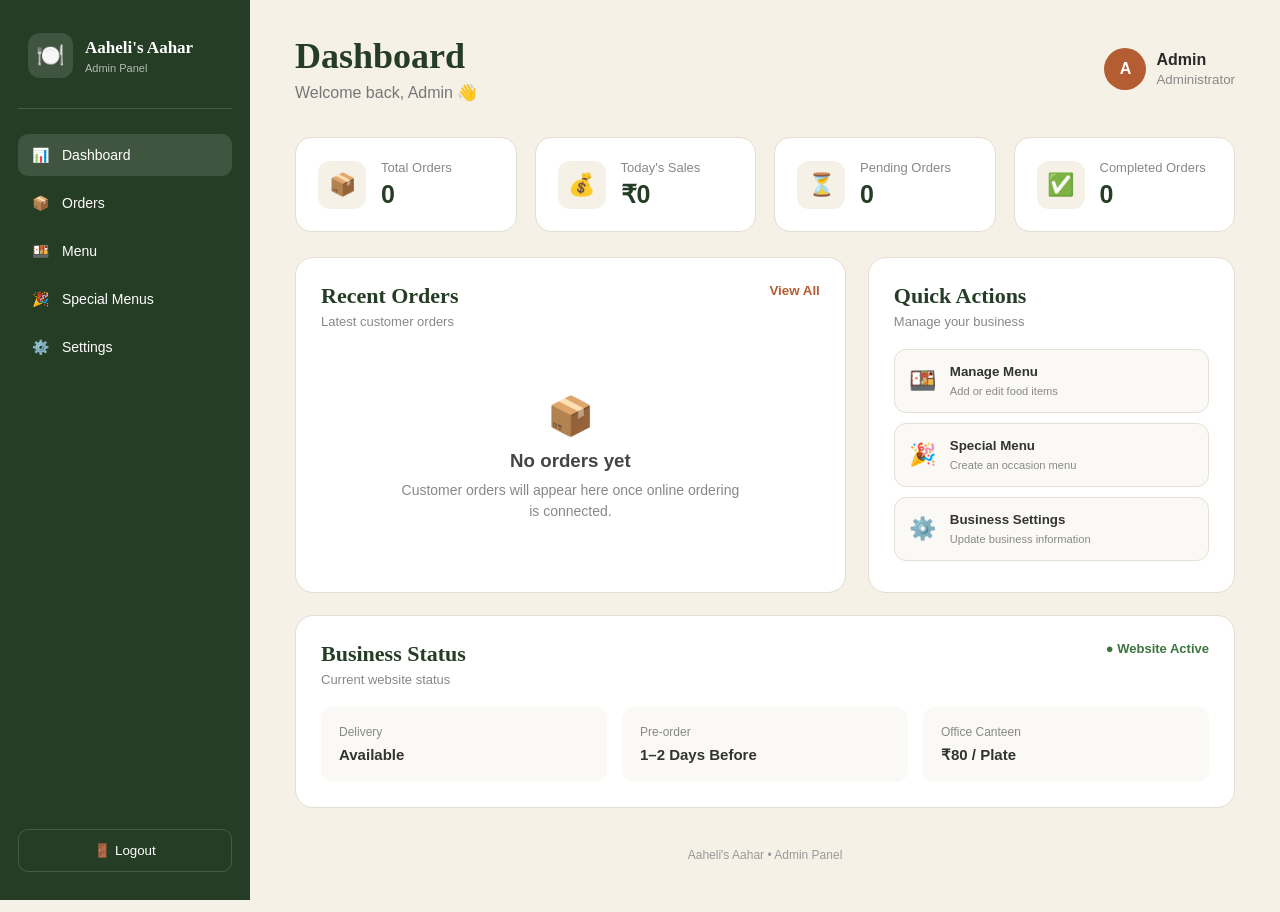
==== admin/dashboard.html @ fafcdfac "backend admin panel - dashboard, menu, order, payments management" ====
<!DOCTYPE html>
<html lang="en">
<head>
    <meta charset="UTF-8">
    <meta name="viewport" content="width=device-width, initial-scale=1.0">

    <title>Aaheli's Aahar | Admin Dashboard</title>

    <link rel="stylesheet" href="style.css">
</head>

<body>

    <div class="admin-layout">

        <!-- Sidebar -->
        <aside class="sidebar">

            <div class="brand">
                <div class="brand-icon">🍽️</div>
                <div>
                    <h2>Aaheli's Aahar</h2>
                    <p>Admin Panel</p>
                </div>
            </div>

            <nav class="admin-nav">

                <button class="nav-item active">
                    📊
                    <span>Dashboard</span>
                </button>

                <button class="nav-item">
                    📦
                    <span>Orders</span>
                </button>

                <button class="nav-item">
                    🍱
                    <span>Menu</span>
                </button>

                <button class="nav-item">
                    🎉
                    <span>Special Menus</span>
                </button>

                <button class="nav-item">
                    ⚙️
                    <span>Settings</span>
                </button>

            </nav>

            <button class="logout-btn" onclick="logout()">
                🚪 Logout
            </button>

        </aside>


        <!-- Main Content -->
        <main class="main-content">

            <!-- Top Bar -->
            <header class="topbar">

                <div>
                    <h1>Dashboard</h1>
                    <p>Welcome back, Admin 👋</p>
                </div>

                <div class="admin-profile">
                    <div class="profile-icon">A</div>

                    <div>
                        <strong>Admin</strong>
                        <small>Administrator</small>
                    </div>
                </div>

            </header>


            <!-- Statistics -->
            <section class="stats-grid">

                <div class="stat-card">

                    <div class="stat-icon">📦</div>

                    <div>
                        <span>Total Orders</span>
                        <strong>0</strong>
                    </div>

                </div>


                <div class="stat-card">

                    <div class="stat-icon">💰</div>

                    <div>
                        <span>Today's Sales</span>
                        <strong>₹0</strong>
                    </div>

                </div>


                <div class="stat-card">

                    <div class="stat-icon">⏳</div>

                    <div>
                        <span>Pending Orders</span>
                        <strong>0</strong>
                    </div>

                </div>


                <div class="stat-card">

                    <div class="stat-icon">✅</div>

                    <div>
                        <span>Completed Orders</span>
                        <strong>0</strong>
                    </div>

                </div>

            </section>


            <!-- Dashboard Grid -->
            <section class="dashboard-grid">


                <!-- Recent Orders -->
                <div class="dashboard-card">

                    <div class="card-header">

                        <div>
                            <h2>Recent Orders</h2>
                            <p>Latest customer orders</p>
                        </div>

                        <button class="view-btn">
                            View All
                        </button>

                    </div>


                    <div class="empty-state">

                        <div class="empty-icon">📦</div>

                        <h3>No orders yet</h3>

                        <p>
                            Customer orders will appear here
                            once online ordering is connected.
                        </p>

                    </div>

                </div>


                <!-- Quick Actions -->
                <div class="dashboard-card">

                    <div class="card-header">

                        <div>
                            <h2>Quick Actions</h2>
                            <p>Manage your business</p>
                        </div>

                    </div>


                    <div class="quick-actions">

                        <button>
                            <span>🍱</span>
                            <div>
                                <strong>Manage Menu</strong>
                                <small>Add or edit food items</small>
                            </div>
                        </button>


                        <button>
                            <span>🎉</span>
                            <div>
                                <strong>Special Menu</strong>
                                <small>Create an occasion menu</small>
                            </div>
                        </button>


                        <button>
                            <span>⚙️</span>
                            <div>
                                <strong>Business Settings</strong>
                                <small>Update business information</small>
                            </div>
                        </button>

                    </div>

                </div>

            </section>


            <!-- Business Status -->
            <section class="dashboard-card status-card">

                <div class="card-header">

                    <div>
                        <h2>Business Status</h2>
                        <p>Current website status</p>
                    </div>

                    <span class="status-active">
                        ● Website Active
                    </span>

                </div>


                <div class="status-info">

                    <div>
                        <span>Delivery</span>
                        <strong>Available</strong>
                    </div>

                    <div>
                        <span>Pre-order</span>
                        <strong>1–2 Days Before</strong>
                    </div>

                    <div>
                        <span>Office Canteen</span>
                        <strong>₹80 / Plate</strong>
                    </div>

                </div>

            </section>


            <footer class="admin-footer">
                Aaheli's Aahar • Admin Panel
            </footer>

        </main>

    </div>


    <script src="script.js"></script>

</body>
</html>
---- admin/style.css ----
* {
    margin: 0;
    padding: 0;
    box-sizing: border-box;
}

body {
    font-family: Arial, sans-serif;
    background: #f5f1e6;
    color: #292929;
}

/* Login Page */

.login-page {
    min-height: 100vh;
    display: flex;
    justify-content: center;
    align-items: center;
    padding: 20px;
}

/* Login Card */

.login-card {
    width: 100%;
    max-width: 420px;
    background: #ffffff;
    padding: 45px 40px;
    border-radius: 22px;
    box-shadow: 0 15px 40px rgba(0, 0, 0, 0.08);
}

/* Logo */

.logo-area {
    text-align: center;
    margin-bottom: 35px;
}

.logo-circle {
    width: 70px;
    height: 70px;
    margin: 0 auto 18px;

    display: flex;
    align-items: center;
    justify-content: center;

    background: #263d25;
    color: white;

    border-radius: 50%;

    font-size: 32px;
}

.logo-area h1 {
    font-family: Georgia, serif;
    color: #263d25;
    font-size: 28px;
    margin-bottom: 7px;
}

.logo-area p {
    color: #777;
    font-size: 14px;
    letter-spacing: 2px;
    text-transform: uppercase;
}

/* Input */

.input-group {
    margin-bottom: 20px;
}

.input-group label {
    display: block;
    margin-bottom: 8px;

    font-size: 14px;
    font-weight: 600;

    color: #444;
}

.input-group input {
    width: 100%;
    padding: 14px 15px;

    border: 1px solid #ddd6c7;
    border-radius: 10px;

    font-size: 15px;
    outline: none;

    background: #faf9f5;

    transition: 0.2s;
}

.input-group input:focus {
    border-color: #263d25;
    background: #ffffff;
}

/* Login Button */

.login-btn {
    width: 100%;
    padding: 14px;

    border: none;
    border-radius: 10px;

    background: #263d25;
    color: white;

    font-size: 16px;
    font-weight: 600;

    cursor: pointer;

    transition: 0.2s;
}

.login-btn:hover {
    opacity: 0.9;
}

/* Message */

#loginMessage {
    text-align: center;
    margin-top: 15px;
    font-size: 14px;
}

/* Footer */

.login-footer {
    margin-top: 30px;
    padding-top: 20px;

    border-top: 1px solid #eee;

    display: flex;
    justify-content: center;
    align-items: center;
    gap: 7px;
}

.login-footer p {
    color: #888;
    font-size: 12px;
}

/* Mobile */

@media (max-width: 500px) {

    .login-card {
        padding: 35px 25px;
    }

    .logo-area h1 {
        font-size: 25px;
    }

}

/* =================================
   ADMIN DASHBOARD
   ================================= */

.admin-layout {
    min-height: 100vh;
    display: flex;
    background: #f5f1e6;
}

/* Sidebar */

.sidebar {
    width: 250px;
    background: #263d25;
    color: white;
    padding: 28px 18px;

    display: flex;
    flex-direction: column;

    position: fixed;
    left: 0;
    top: 0;
    bottom: 0;
}

.brand {
    display: flex;
    align-items: center;
    gap: 12px;

    padding: 5px 10px 30px;

    border-bottom: 1px solid rgba(255,255,255,0.15);
}

.brand-icon {
    width: 45px;
    height: 45px;

    display: flex;
    align-items: center;
    justify-content: center;

    background: rgba(255,255,255,0.12);
    border-radius: 12px;

    font-size: 23px;
}

.brand h2 {
    font-family: Georgia, serif;
    font-size: 17px;
}

.brand p {
    margin-top: 4px;
    font-size: 11px;
    opacity: 0.65;
}

/* Navigation */

.admin-nav {
    margin-top: 25px;
}

.nav-item {
    width: 100%;

    display: flex;
    align-items: center;
    gap: 13px;

    padding: 13px 14px;
    margin-bottom: 6px;

    border: none;
    border-radius: 10px;

    background: transparent;
    color: white;

    text-align: left;
    font-size: 14px;

    cursor: pointer;
}

.nav-item:hover,
.nav-item.active {
    background: rgba(255,255,255,0.12);
}

.logout-btn {
    margin-top: auto;

    padding: 13px;

    border: 1px solid rgba(255,255,255,0.15);
    border-radius: 10px;

    background: transparent;
    color: white;

    cursor: pointer;
}

/* Main */

.main-content {
    margin-left: 250px;
    width: calc(100% - 250px);

    padding: 35px 45px;
}

/* Topbar */

.topbar {
    display: flex;
    justify-content: space-between;
    align-items: center;

    margin-bottom: 35px;
}

.topbar h1 {
    font-family: Georgia, serif;
    font-size: 36px;
    color: #263d25;
}

.topbar p {
    margin-top: 6px;
    color: #777;
}

.admin-profile {
    display: flex;
    align-items: center;
    gap: 10px;
}

.profile-icon {
    width: 42px;
    height: 42px;

    display: flex;
    align-items: center;
    justify-content: center;

    background: #b45c32;
    color: white;

    border-radius: 50%;

    font-weight: bold;
}

.admin-profile small {
    display: block;
    color: #888;
    margin-top: 3px;
}

/* Statistics */

.stats-grid {
    display: grid;
    grid-template-columns: repeat(4, 1fr);
    gap: 18px;

    margin-bottom: 25px;
}

.stat-card {
    background: white;
    border: 1px solid #e3ded3;

    border-radius: 16px;

    padding: 22px;

    display: flex;
    align-items: center;
    gap: 15px;
}

.stat-icon {
    width: 48px;
    height: 48px;

    display: flex;
    align-items: center;
    justify-content: center;

    background: #f5f1e6;
    border-radius: 12px;

    font-size: 22px;
}

.stat-card span {
    display: block;
    color: #888;
    font-size: 13px;
    margin-bottom: 5px;
}

.stat-card strong {
    color: #263d25;
    font-size: 25px;
}

/* Dashboard Grid */

.dashboard-grid {
    display: grid;
    grid-template-columns: 1.5fr 1fr;
    gap: 22px;

    margin-bottom: 22px;
}

.dashboard-card {
    background: white;

    border: 1px solid #e3ded3;
    border-radius: 18px;

    padding: 25px;
}

.card-header {
    display: flex;
    justify-content: space-between;
    align-items: flex-start;

    margin-bottom: 20px;
}

.card-header h2 {
    font-family: Georgia, serif;
    color: #263d25;
    font-size: 22px;
}

.card-header p {
    color: #888;
    font-size: 13px;
    margin-top: 5px;
}

.view-btn {
    border: none;
    background: transparent;
    color: #b45c32;

    font-weight: 600;
    cursor: pointer;
}

/* Empty State */

.empty-state {
    text-align: center;
    padding: 45px 20px;
}

.empty-icon {
    font-size: 38px;
    margin-bottom: 12px;
}

.empty-state h3 {
    color: #444;
    margin-bottom: 8px;
}

.empty-state p {
    color: #888;
    font-size: 14px;
    line-height: 1.5;
    max-width: 350px;
    margin: auto;
}

/* Quick Actions */

.quick-actions {
    display: flex;
    flex-direction: column;
    gap: 10px;
}

.quick-actions button {
    display: flex;
    align-items: center;
    gap: 14px;

    width: 100%;

    padding: 14px;

    border: 1px solid #e5e0d5;
    border-radius: 12px;

    background: #faf9f5;

    text-align: left;
    cursor: pointer;
}

.quick-actions button:hover {
    background: #f5f1e6;
}

.quick-actions span {
    font-size: 22px;
}

.quick-actions strong {
    display: block;
    color: #333;
    margin-bottom: 4px;
}

.quick-actions small {
    color: #888;
}

/* Status */

.status-card {
    margin-bottom: 25px;
}

.status-active {
    color: #3d7541;
    font-size: 13px;
    font-weight: 600;
}

.status-info {
    display: grid;
    grid-template-columns: repeat(3, 1fr);
    gap: 15px;
}

.status-info div {
    background: #faf9f5;
    border-radius: 12px;
    padding: 18px;
}

.status-info span {
    display: block;
    color: #888;
    font-size: 12px;
    margin-bottom: 7px;
}

.status-info strong {
    color: #333;
    font-size: 15px;
}

/* Footer */

.admin-footer {
    text-align: center;
    color: #999;
    font-size: 12px;
    padding: 15px;
}


/* =================================
   MOBILE
   ================================= */

@media (max-width: 900px) {

    .sidebar {
        width: 210px;
    }

    .main-content {
        margin-left: 210px;
        width: calc(100% - 210px);
        padding: 25px;
    }

    .stats-grid {
        grid-template-columns: repeat(2, 1fr);
    }

    .dashboard-grid {
        grid-template-columns: 1fr;
    }
}


@media (max-width: 600px) {

    .admin-layout {
        display: block;
    }

    .sidebar {
        position: static;
        width: 100%;
        padding: 15px;

        flex-direction: row;
        align-items: center;
    }

    .brand {
        border: none;
        padding: 0;
    }

    .brand h2 {
        font-size: 15px;
    }

    .brand p {
        display: none;
    }

    .admin-nav {
        display: none;
    }

    .logout-btn {
        margin-left: auto;
        margin-top: 0;

        padding: 9px 12px;
        font-size: 12px;
    }

    .main-content {
        margin-left: 0;
        width: 100%;
        padding: 22px 16px;
    }

    .topbar {
        margin-bottom: 25px;
    }

    .topbar h1 {
        font-size: 29px;
    }

    .admin-profile {
        display: none;
    }

    .stats-grid {
        grid-template-columns: 1fr 1fr;
        gap: 10px;
    }

    .stat-card {
        padding: 15px;
        gap: 10px;
    }

    .stat-icon {
        width: 38px;
        height: 38px;
        font-size: 18px;
    }

    .stat-card strong {
        font-size: 20px;
    }

    .stat-card span {
        font-size: 11px;
    }

    .dashboard-card {
        padding: 20px;
    }

    .status-info {
        grid-template-columns: 1fr;
    }
}

/* =================================
   MENU MANAGEMENT
   ================================= */

.admin-menu-tabs {
    display: flex;
    gap: 10px;
    margin-bottom: 25px;
    flex-wrap: wrap;
}

.admin-menu-tab {
    border: 1px solid #ddd6c7;
    background: white;
    color: #555;

    padding: 12px 20px;
    border-radius: 10px;

    font-size: 14px;
    cursor: pointer;
}

.admin-menu-tab:hover {
    background: #f5f1e6;
}

.admin-menu-tab.active {
    background: #263d25;
    color: white;
    border-color: #263d25;
}

.admin-menu-section {
    display: none;
}

.admin-menu-section.active {
    display: block;
}

.menu-section-header {
    display: flex;
    justify-content: space-between;
    align-items: center;

    margin-bottom: 20px;
}

.menu-section-header h2 {
    font-family: Georgia, serif;
    color: #263d25;
    font-size: 26px;
}

.menu-section-header p {
    color: #888;
    font-size: 14px;
    margin-top: 5px;
}

.add-menu-btn {
    border: none;
    background: #b45c32;
    color: white;

    padding: 12px 18px;
    border-radius: 10px;

    font-weight: 600;
    cursor: pointer;
}

.add-menu-btn:hover {
    opacity: 0.9;
}

.admin-food-list {
    display: flex;
    flex-direction: column;
    gap: 12px;
}

.admin-food-card {
    background: white;
    border: 1px solid #e3ded3;
    border-radius: 16px;

    padding: 18px;

    display: flex;
    align-items: center;
    gap: 18px;
}

.food-image-placeholder {
    width: 75px;
    height: 75px;

    flex-shrink: 0;

    display: flex;
    align-items: center;
    justify-content: center;

    background: #f5f1e6;
    border-radius: 14px;

    font-size: 30px;
}

.admin-food-info {
    flex: 1;
}

.admin-food-info h3 {
    color: #333;
    font-size: 17px;
    margin-bottom: 6px;
}

.admin-food-info p {
    color: #777;
    font-size: 13px;
    line-height: 1.5;
    margin-bottom: 6px;
}

.food-price {
    display: block;
    color: #b45c32;
    font-size: 14px;
    margin-bottom: 5px;
}

.item-status {
    font-size: 12px;
}

.active-status {
    color: #3d7541;
}

.food-actions {
    display: flex;
    gap: 8px;
}

.edit-btn,
.toggle-btn {
    padding: 9px 13px;

    border-radius: 8px;

    font-size: 12px;
    cursor: pointer;
}

.edit-btn {
    border: 1px solid #ddd6c7;
    background: #faf9f5;
    color: #444;
}

.toggle-btn {
    border: 1px solid #ddd6c7;
    background: white;
    color: #b45c32;
}


/* =================================
   MENU MOBILE
   ================================= */

@media (max-width: 600px) {

    .admin-menu-tabs {
        display: grid;
        grid-template-columns: 1fr 1fr;
    }

    .admin-menu-tab {
        padding: 11px 8px;
        font-size: 12px;
    }

    .menu-section-header {
        align-items: flex-start;
        gap: 15px;
    }

    .menu-section-header h2 {
        font-size: 23px;
    }

    .menu-section-header p {
        font-size: 12px;
    }

    .add-menu-btn {
        padding: 10px 12px;
        font-size: 12px;
        white-space: nowrap;
    }

    .admin-food-card {
        padding: 14px;
        gap: 12px;
        align-items: flex-start;
    }

    .food-image-placeholder {
        width: 55px;
        height: 55px;
        font-size: 23px;
    }

    .admin-food-info h3 {
        font-size: 14px;
    }

    .admin-food-info p {
        font-size: 12px;
    }

    .food-actions {
        display: none;
    }

    .food-price {
        font-size: 13px;
    }
}
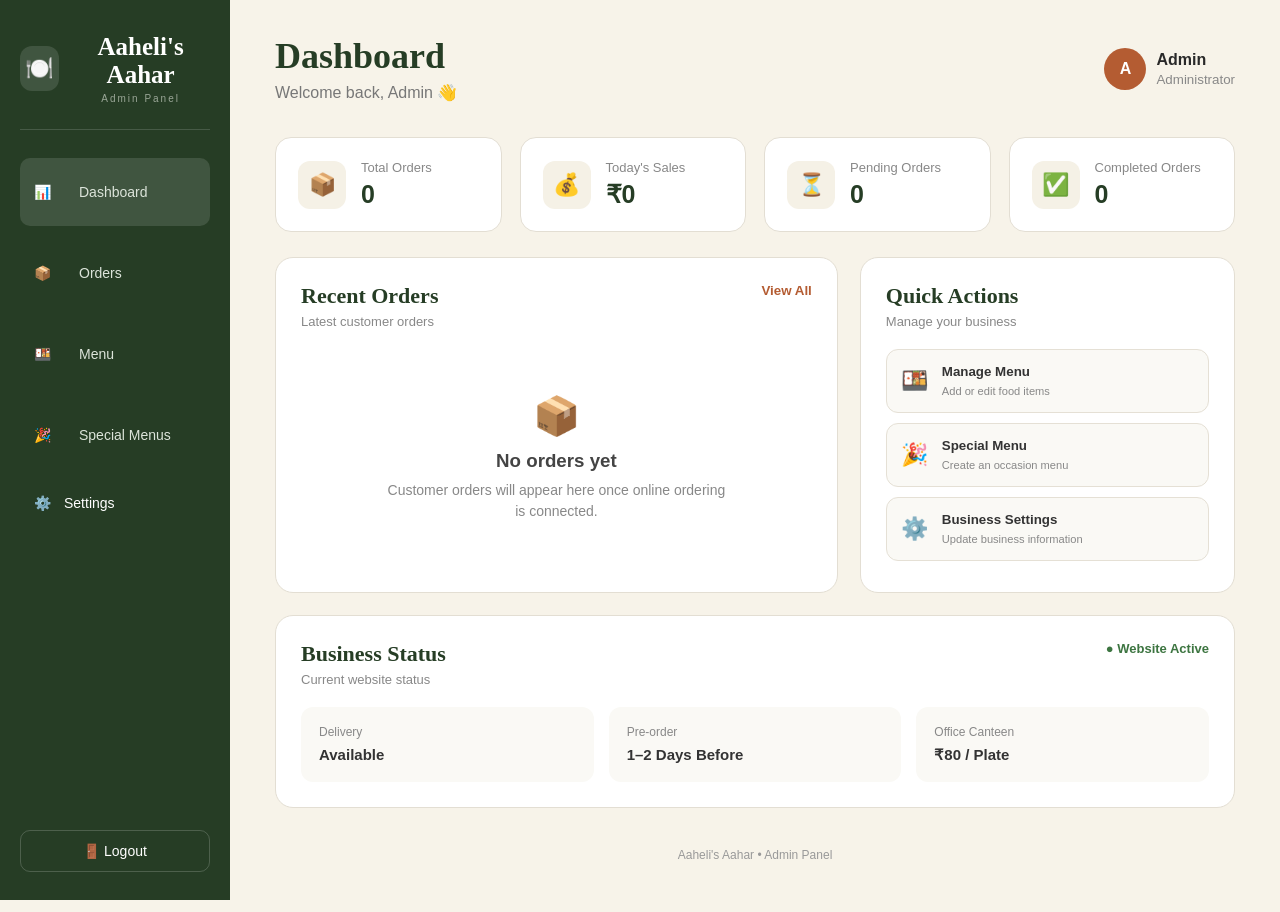
==== commit 10464f21: "Order page 2" ====
--- a/admin/dashboard.html
+++ b/admin/dashboard.html
@@ -28,22 +28,30 @@
 
                 <button class="nav-item active">
                     📊
-                    <span>Dashboard</span>
+                    <a href="dashboard.html">
+                        Dashboard
+                    </a>
                 </button>
 
                 <button class="nav-item">
                     📦
-                    <span>Orders</span>
+                    <a href="orders.html">
+                        Orders
+                    </a>
                 </button>
 
                 <button class="nav-item">
                     🍱
-                    <span>Menu</span>
+                    <a href="menu.html">
+                        Menu
+                    </a>
                 </button>
 
                 <button class="nav-item">
                     🎉
-                    <span>Special Menus</span>
+                    <a href="special-menus.html">
+                        Special Menus
+                    </a>
                 </button>
 
                 <button class="nav-item">
--- a/admin/style.css
+++ b/admin/style.css
@@ -899,4 +899,704 @@
     .food-price {
         font-size: 13px;
     }
+}
+
+/* ================================
+   MENU MODAL
+   ================================ */
+
+.menu-modal {
+    display: none;
+    position: fixed;
+    inset: 0;
+    background: rgba(0, 0, 0, 0.45);
+    z-index: 1000;
+    align-items: center;
+    justify-content: center;
+    padding: 20px;
+}
+
+.menu-modal.active {
+    display: flex;
+}
+
+.menu-modal-box {
+    width: 100%;
+    max-width: 500px;
+    background: #ffffff;
+    border-radius: 20px;
+    padding: 30px;
+    position: relative;
+    box-shadow: 0 20px 60px rgba(0, 0, 0, 0.2);
+}
+
+.menu-modal-box h2 {
+    margin: 0 0 25px;
+    font-family: Georgia, serif;
+    color: #263d25;
+}
+
+.modal-close {
+    position: absolute;
+    right: 18px;
+    top: 15px;
+    border: none;
+    background: none;
+    font-size: 30px;
+    cursor: pointer;
+    color: #777;
+}
+
+#menuForm label {
+    display: block;
+    margin: 15px 0 7px;
+    font-size: 14px;
+    color: #555;
+}
+
+#menuForm input,
+#menuForm select,
+#menuForm textarea {
+    width: 100%;
+    box-sizing: border-box;
+    padding: 12px 14px;
+    border: 1px solid #ddd6c7;
+    border-radius: 10px;
+    font-size: 15px;
+    font-family: inherit;
+}
+
+#menuForm textarea {
+    min-height: 90px;
+    resize: vertical;
+}
+
+.modal-actions {
+    display: flex;
+    justify-content: flex-end;
+    gap: 10px;
+    margin-top: 25px;
+}
+
+.cancel-btn,
+.save-btn {
+    border: none;
+    border-radius: 10px;
+    padding: 11px 20px;
+    cursor: pointer;
+    font-size: 14px;
+}
+
+.cancel-btn {
+    background: #eee;
+    color: #555;
+}
+
+.save-btn {
+    background: #263d25;
+    color: white;
+}
+
+@media (max-width: 600px) {
+
+    .menu-modal-box {
+        padding: 24px 20px;
+    }
+
+}
+
+/* ========================================
+   ORDERS PAGE
+   ======================================== */
+
+.order-filter {
+    display: flex;
+    gap: 10px;
+    flex-wrap: wrap;
+    margin-bottom: 30px;
+}
+
+.order-filter-btn {
+    border: 1px solid #ddd6c7;
+    background: #ffffff;
+    color: #555;
+    padding: 9px 16px;
+    border-radius: 20px;
+    cursor: pointer;
+    font-size: 13px;
+    transition: 0.2s ease;
+}
+
+.order-filter-btn:hover {
+    background: #f5f1e6;
+}
+
+.order-filter-btn.active {
+    background: #263d25;
+    color: white;
+    border-color: #263d25;
+}
+
+
+/* ========================================
+   ORDER CARD
+   ======================================== */
+
+.orders-section {
+    width: 100%;
+}
+
+.order-card {
+    background: #ffffff;
+    border: 1px solid #e2ddd2;
+    border-radius: 18px;
+    padding: 24px;
+    margin-bottom: 18px;
+    box-shadow: 0 5px 18px rgba(0, 0, 0, 0.04);
+}
+
+.order-card-top {
+    display: flex;
+    justify-content: space-between;
+    align-items: flex-start;
+    gap: 15px;
+    padding-bottom: 18px;
+    border-bottom: 1px solid #eeeae2;
+}
+
+.order-number {
+    display: block;
+    font-size: 18px;
+    font-weight: 700;
+    color: #263d25;
+}
+
+.order-card-top small {
+    display: block;
+    margin-top: 5px;
+    color: #888;
+    font-size: 12px;
+}
+
+
+/* ========================================
+   STATUS BADGES
+   ======================================== */
+
+.order-status {
+    display: inline-block;
+    padding: 7px 12px;
+    border-radius: 20px;
+    font-size: 12px;
+    font-weight: 600;
+    white-space: nowrap;
+}
+
+.order-status.pending {
+    background: #fff3cd;
+    color: #856404;
+}
+
+.order-status.confirmed {
+    background: #dbeafe;
+    color: #1e40af;
+}
+
+.order-status.preparing {
+    background: #fde7d9;
+    color: #a44a1f;
+}
+
+.order-status.ready {
+    background: #dcfce7;
+    color: #166534;
+}
+
+.order-status.out-for-delivery {
+    background: #e0e7ff;
+    color: #3730a3;
+}
+
+.order-status.completed {
+    background: #d1fae5;
+    color: #065f46;
+}
+
+.order-status.cancelled {
+    background: #fee2e2;
+    color: #991b1b;
+}
+
+
+/* ========================================
+   CUSTOMER DETAILS
+   ======================================== */
+
+.order-customer {
+    padding: 20px 0 15px;
+}
+
+.order-customer h3 {
+    margin: 0 0 8px;
+    color: #292929;
+    font-size: 18px;
+}
+
+.order-customer p {
+    margin: 5px 0;
+    color: #777;
+    font-size: 14px;
+}
+
+
+/* ========================================
+   ORDER ITEMS
+   ======================================== */
+
+.order-items {
+    background: #f8f6f0;
+    border-radius: 12px;
+    padding: 15px;
+    margin-bottom: 20px;
+}
+
+.order-items strong {
+    display: block;
+    color: #263d25;
+    font-size: 13px;
+    margin-bottom: 7px;
+}
+
+.order-items p {
+    margin: 0;
+    color: #666;
+    font-size: 14px;
+    line-height: 1.6;
+}
+
+
+/* ========================================
+   ORDER BOTTOM
+   ======================================== */
+
+.order-card-bottom {
+    display: flex;
+    justify-content: space-between;
+    align-items: center;
+    gap: 20px;
+}
+
+.order-total {
+    color: #b45c32;
+    font-size: 22px;
+}
+
+.order-actions {
+    display: flex;
+    align-items: center;
+    gap: 8px;
+}
+
+.order-actions button,
+.order-actions select {
+    border: 1px solid #ddd6c7;
+    background: #ffffff;
+    color: #555;
+    padding: 9px 13px;
+    border-radius: 9px;
+    font-size: 12px;
+    cursor: pointer;
+}
+
+.order-actions button:hover,
+.order-actions select:hover {
+    border-color: #263d25;
+}
+
+.order-actions select {
+    outline: none;
+}
+
+.order-actions .delete-order-btn {
+    color: #a33;
+}
+
+.order-actions .delete-order-btn:hover {
+    border-color: #a33;
+    background: #fff5f5;
+}
+
+
+/* ========================================
+   EMPTY / LOADING
+   ======================================== */
+
+.orders-loading,
+.orders-empty {
+    text-align: center;
+    padding: 60px 20px;
+    background: #ffffff;
+    border: 1px solid #e2ddd2;
+    border-radius: 18px;
+    color: #777;
+}
+
+.orders-empty .empty-icon {
+    font-size: 40px;
+    margin-bottom: 10px;
+}
+
+.orders-empty h3 {
+    margin: 0 0 8px;
+    color: #263d25;
+    font-family: Georgia, serif;
+}
+
+.orders-empty p {
+    margin: 0;
+    font-size: 14px;
+}
+
+
+/* ========================================
+   ORDER DETAILS MODAL
+   ======================================== */
+
+.order-modal {
+    display: none;
+    position: fixed;
+    inset: 0;
+    background: rgba(0, 0, 0, 0.45);
+    z-index: 1000;
+    align-items: center;
+    justify-content: center;
+    padding: 20px;
+}
+
+.order-modal.active {
+    display: flex;
+}
+
+.order-modal-box {
+    width: 100%;
+    max-width: 550px;
+    max-height: 85vh;
+    overflow-y: auto;
+    background: #ffffff;
+    border-radius: 20px;
+    padding: 30px;
+    position: relative;
+    box-shadow: 0 20px 60px rgba(0, 0, 0, 0.2);
+}
+
+.order-modal-box h2 {
+    margin: 0 0 25px;
+    font-family: Georgia, serif;
+    color: #263d25;
+}
+
+.order-detail-row {
+    display: flex;
+    justify-content: space-between;
+    gap: 20px;
+    padding: 13px 0;
+    border-bottom: 1px solid #eeeae2;
+}
+
+.order-detail-row span,
+.order-detail-items > span {
+    color: #888;
+    font-size: 13px;
+}
+
+.order-detail-row strong {
+    color: #333;
+    text-align: right;
+    font-size: 14px;
+}
+
+.order-detail-items {
+    padding: 16px 0;
+    border-bottom: 1px solid #eeeae2;
+}
+
+.order-detail-items p {
+    margin: 8px 0 0;
+    color: #555;
+    font-size: 14px;
+    line-height: 1.6;
+}
+
+.detail-total {
+    color: #b45c32 !important;
+    font-size: 18px !important;
+}
+
+
+/* ========================================
+   MOBILE
+   ======================================== */
+
+@media (max-width: 700px) {
+
+    .order-filter {
+        gap: 7px;
+    }
+
+    .order-filter-btn {
+        padding: 8px 12px;
+        font-size: 12px;
+    }
+
+    .order-card {
+        padding: 18px;
+        border-radius: 15px;
+    }
+
+    .order-card-top {
+        align-items: flex-start;
+    }
+
+    .order-number {
+        font-size: 16px;
+    }
+
+    .order-status {
+        font-size: 10px;
+        padding: 6px 9px;
+    }
+
+    .order-customer h3 {
+        font-size: 16px;
+    }
+
+    .order-card-bottom {
+        flex-direction: column;
+        align-items: stretch;
+    }
+
+    .order-total {
+        font-size: 20px;
+    }
+
+    .order-actions {
+        display: grid;
+        grid-template-columns: 1fr 1fr;
+    }
+
+    .order-actions button,
+    .order-actions select {
+        width: 100%;
+        box-sizing: border-box;
+    }
+
+    .order-actions select {
+        grid-column: span 2;
+        order: -1;
+    }
+
+    .order-modal-box {
+        padding: 24px 20px;
+        max-height: 90vh;
+    }
+
+    .order-detail-row {
+        gap: 10px;
+    }
+}
+
+/* ========================================
+   ADMIN SIDEBAR — FINAL POLISH
+   ======================================== */
+
+.admin-layout {
+    display: flex;
+    min-height: 100vh;
+    background: #f7f3e9;
+}
+
+
+/* SIDEBAR */
+
+.sidebar {
+    width: 230px;
+    min-height: 100vh;
+    background: #263d25;
+    color: white;
+    padding: 28px 20px;
+    box-sizing: border-box;
+
+    display: flex;
+    flex-direction: column;
+
+    position: fixed;
+    left: 0;
+    top: 0;
+    bottom: 0;
+}
+
+
+/* BRAND */
+
+.sidebar .brand {
+    text-align: center;
+    padding: 5px 0 25px;
+    border-bottom: 1px solid rgba(255,255,255,0.15);
+}
+
+.sidebar .brand h2 {
+    margin: 0;
+    font-family: Georgia, serif;
+    font-size: 25px;
+    color: #ffffff;
+}
+
+.sidebar .brand p {
+    margin: 4px 0 0;
+    font-size: 10px;
+    letter-spacing: 2px;
+    color: #d9dfd5;
+}
+
+
+/* NAVIGATION */
+
+.admin-nav {
+    display: flex;
+    flex-direction: column;
+    gap: 7px;
+    margin-top: 28px;
+}
+
+.admin-nav a {
+    display: flex;
+    align-items: center;
+
+    padding: 13px 15px;
+
+    text-decoration: none;
+    color: #dce4da;
+
+    border-radius: 10px;
+
+    font-size: 14px;
+    transition: all 0.2s ease;
+}
+
+.admin-nav a:hover {
+    background: rgba(255,255,255,0.10);
+    color: #ffffff;
+    padding-left: 19px;
+}
+
+.admin-nav a.active {
+    background: #ffffff;
+    color: #263d25;
+    font-weight: 600;
+}
+
+
+/* LOGOUT */
+
+.logout-btn {
+    margin-top: auto;
+
+    width: 100%;
+    padding: 12px;
+
+    border: 1px solid rgba(255,255,255,0.18);
+    border-radius: 10px;
+
+    background: transparent;
+    color: white;
+
+    font-size: 14px;
+    cursor: pointer;
+
+    transition: all 0.2s ease;
+}
+
+.logout-btn:hover {
+    background: rgba(255,255,255,0.10);
+}
+
+
+/* MAIN CONTENT */
+
+.main-content {
+    margin-left: 230px;
+    width: calc(100% - 230px);
+    min-height: 100vh;
+    box-sizing: border-box;
+}
+
+
+/* MOBILE */
+
+@media (max-width: 900px) {
+
+    .sidebar {
+        width: 190px;
+        padding: 25px 15px;
+    }
+
+    .main-content {
+        margin-left: 190px;
+        width: calc(100% - 190px);
+    }
+
+    .admin-nav a {
+        font-size: 13px;
+        padding: 12px;
+    }
+}
+
+
+@media (max-width: 600px) {
+
+    .admin-layout {
+        display: block;
+    }
+
+    .sidebar {
+        position: relative;
+
+        width: 100%;
+        min-height: auto;
+
+        padding: 18px;
+
+        display: block;
+    }
+
+    .sidebar .brand {
+        padding-bottom: 15px;
+    }
+
+    .admin-nav {
+        flex-direction: row;
+        flex-wrap: wrap;
+        justify-content: center;
+
+        margin-top: 15px;
+        gap: 6px;
+    }
+
+    .admin-nav a {
+        padding: 9px 12px;
+        font-size: 12px;
+    }
+
+    .admin-nav a:hover {
+        padding-left: 12px;
+    }
+
+    .logout-btn {
+        margin-top: 15px;
+    }
+
+    .main-content {
+        margin-left: 0;
+        width: 100%;
+    }
 }
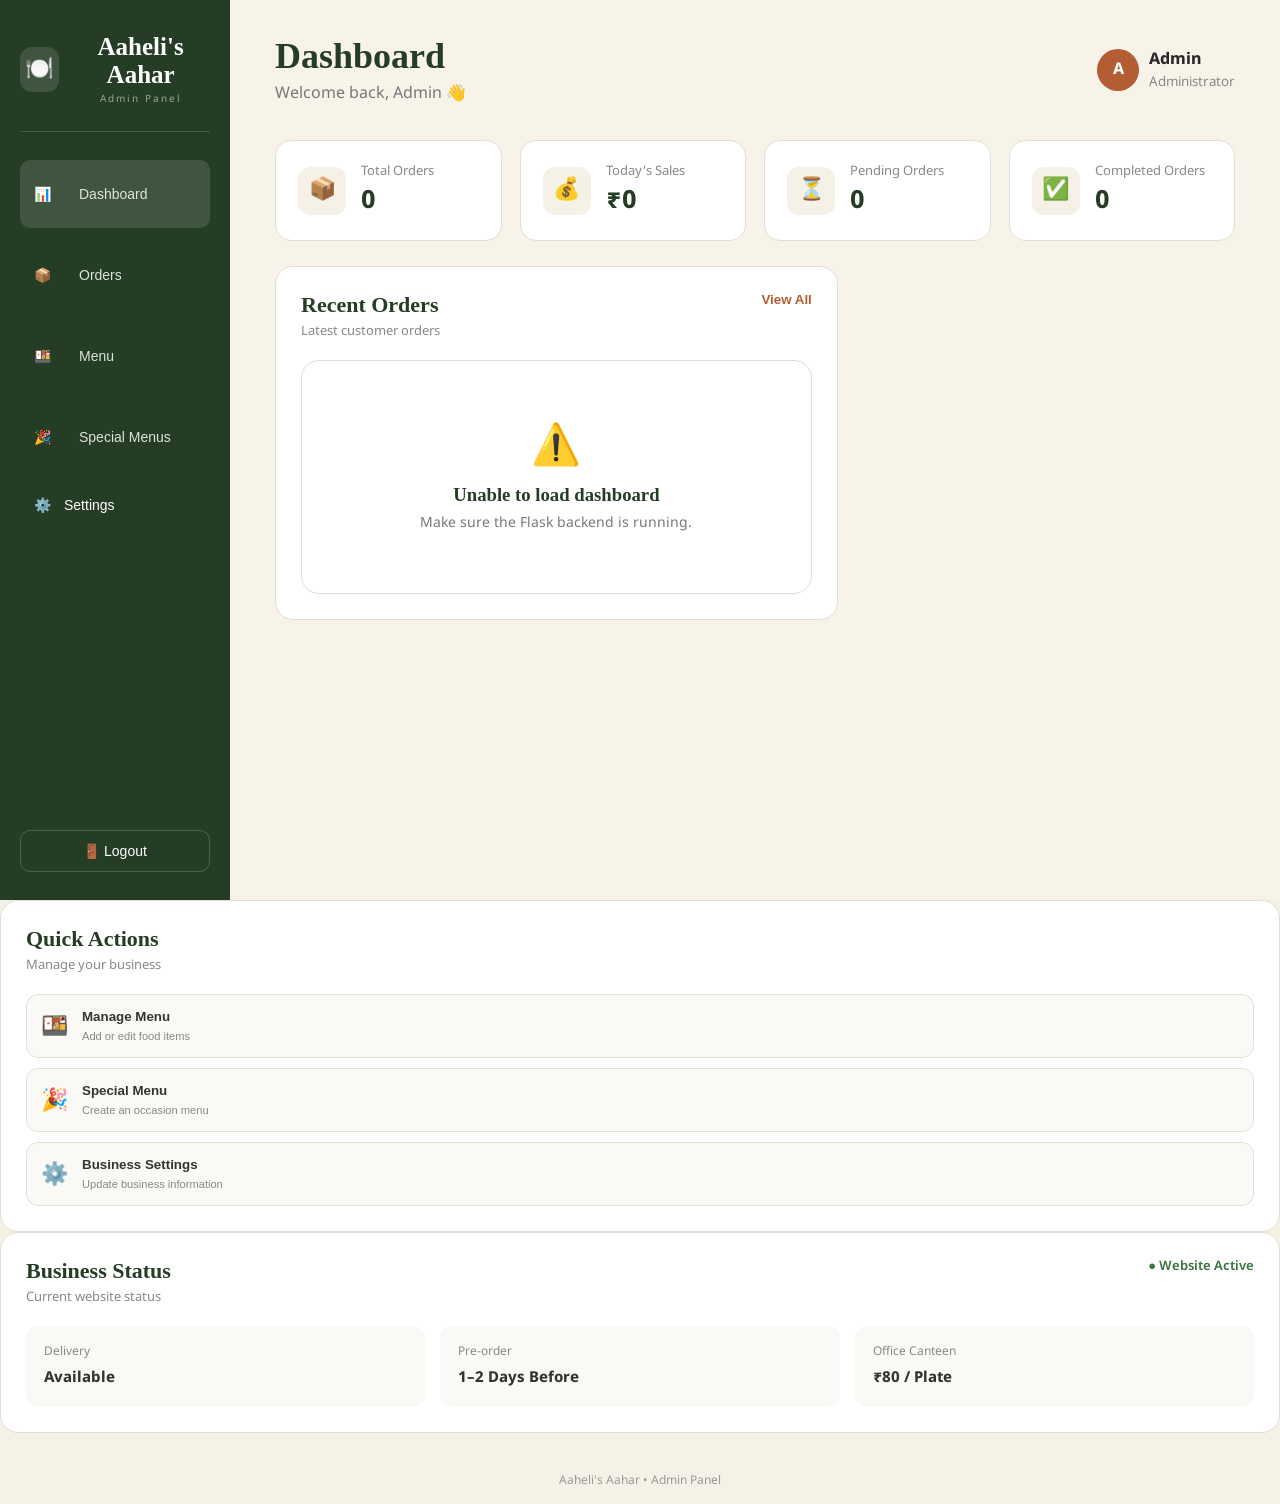
==== commit cd7824c1: "Almost done admin Dashboard, menu, order proper connection" ====
--- a/admin/dashboard.html
+++ b/admin/dashboard.html
@@ -100,7 +100,7 @@
 
                     <div>
                         <span>Total Orders</span>
-                        <strong>0</strong>
+                        <strong id="totalOrders">0</strong>
                     </div>
 
                 </div>
@@ -112,7 +112,7 @@
 
                     <div>
                         <span>Today's Sales</span>
-                        <strong>₹0</strong>
+                        <strong id="todaySales">₹0</strong>
                     </div>
 
                 </div>
@@ -124,7 +124,7 @@
 
                     <div>
                         <span>Pending Orders</span>
-                        <strong>0</strong>
+                        <strong id="pendingOrders">0</strong>
                     </div>
 
                 </div>
@@ -136,7 +136,7 @@
 
                     <div>
                         <span>Completed Orders</span>
-                        <strong>0</strong>
+                        <strong id="completedOrders">0</strong>
                     </div>
 
                 </div>
@@ -158,25 +158,19 @@
                             <p>Latest customer orders</p>
                         </div>
 
-                        <button class="view-btn">
+                        <button class="view-btn" onclick="window.location.href='orders.html'">
                             View All
                         </button>
 
                     </div>
 
 
-                    <div class="empty-state">
-
-                        <div class="empty-icon">📦</div>
-
-                        <h3>No orders yet</h3>
-
-                        <p>
-                            Customer orders will appear here
-                            once online ordering is connected.
-                        </p>
-
-                    </div>
+                    <div id="recentOrdersList" class="recent-orders-list">
+                        <div class="orders-loading">
+                            Loading recent orders...
+                        </div>
+                    </div>
+                </div>
 
                 </div>
 
--- a/admin/style.css
+++ b/admin/style.css
@@ -1,3 +1,4 @@
+@import url('https://fonts.googleapis.com/css2?family=Noto+Sans+Bengali:wght@400;500;600;700&display=swap');
 * {
     margin: 0;
     padding: 0;
@@ -5,7 +6,7 @@
 }
 
 body {
-    font-family: Arial, sans-serif;
+    font-family: "Noto Sans Bengali", "Nirmala UI", "Noto Sans", sans-serif;
     background: #f5f1e6;
     color: #292929;
 }
@@ -1599,4 +1600,95 @@
         margin-left: 0;
         width: 100%;
     }
-}+}
+
+/* ========================================
+   DASHBOARD — RECENT ORDERS
+   ======================================== */
+
+.recent-orders-list {
+    width: 100%;
+}
+
+.recent-order-item {
+    display: flex;
+    justify-content: space-between;
+    align-items: center;
+
+    padding: 17px 0;
+
+    border-bottom: 1px solid #eeeae2;
+}
+
+.recent-order-item:last-child {
+    border-bottom: none;
+}
+
+.recent-order-info {
+    display: flex;
+    flex-direction: column;
+    gap: 4px;
+}
+
+.recent-order-info strong {
+    color: #263d25;
+    font-size: 15px;
+}
+
+.recent-order-info span {
+    color: #444;
+    font-size: 14px;
+}
+
+.recent-order-info small {
+    color: #999;
+    font-size: 12px;
+}
+
+.recent-order-right {
+    display: flex;
+    align-items: center;
+    gap: 15px;
+}
+
+.recent-order-total {
+    color: #b45c32;
+    font-size: 16px;
+}
+
+/* ========================================
+   BENGALI FONT SUPPORT
+   ======================================== */
+
+.admin-menu-section,
+.admin-food-card,
+.admin-food-info,
+.admin-food-info h3,
+.admin-food-info p,
+.admin-food-info small,
+.menu-modal,
+#menuForm {
+    font-family: "Noto Sans Bengali", "Nirmala UI", "Noto Sans", sans-serif;
+}
+
+/* MOBILE */
+
+@media (max-width: 600px) {
+
+    .recent-order-item {
+        align-items: flex-start;
+        gap: 12px;
+    }
+
+    .recent-order-right {
+        flex-direction: column;
+        align-items: flex-end;
+        gap: 7px;
+    }
+
+    .recent-order-total {
+        font-size: 15px;
+    }
+
+}
+
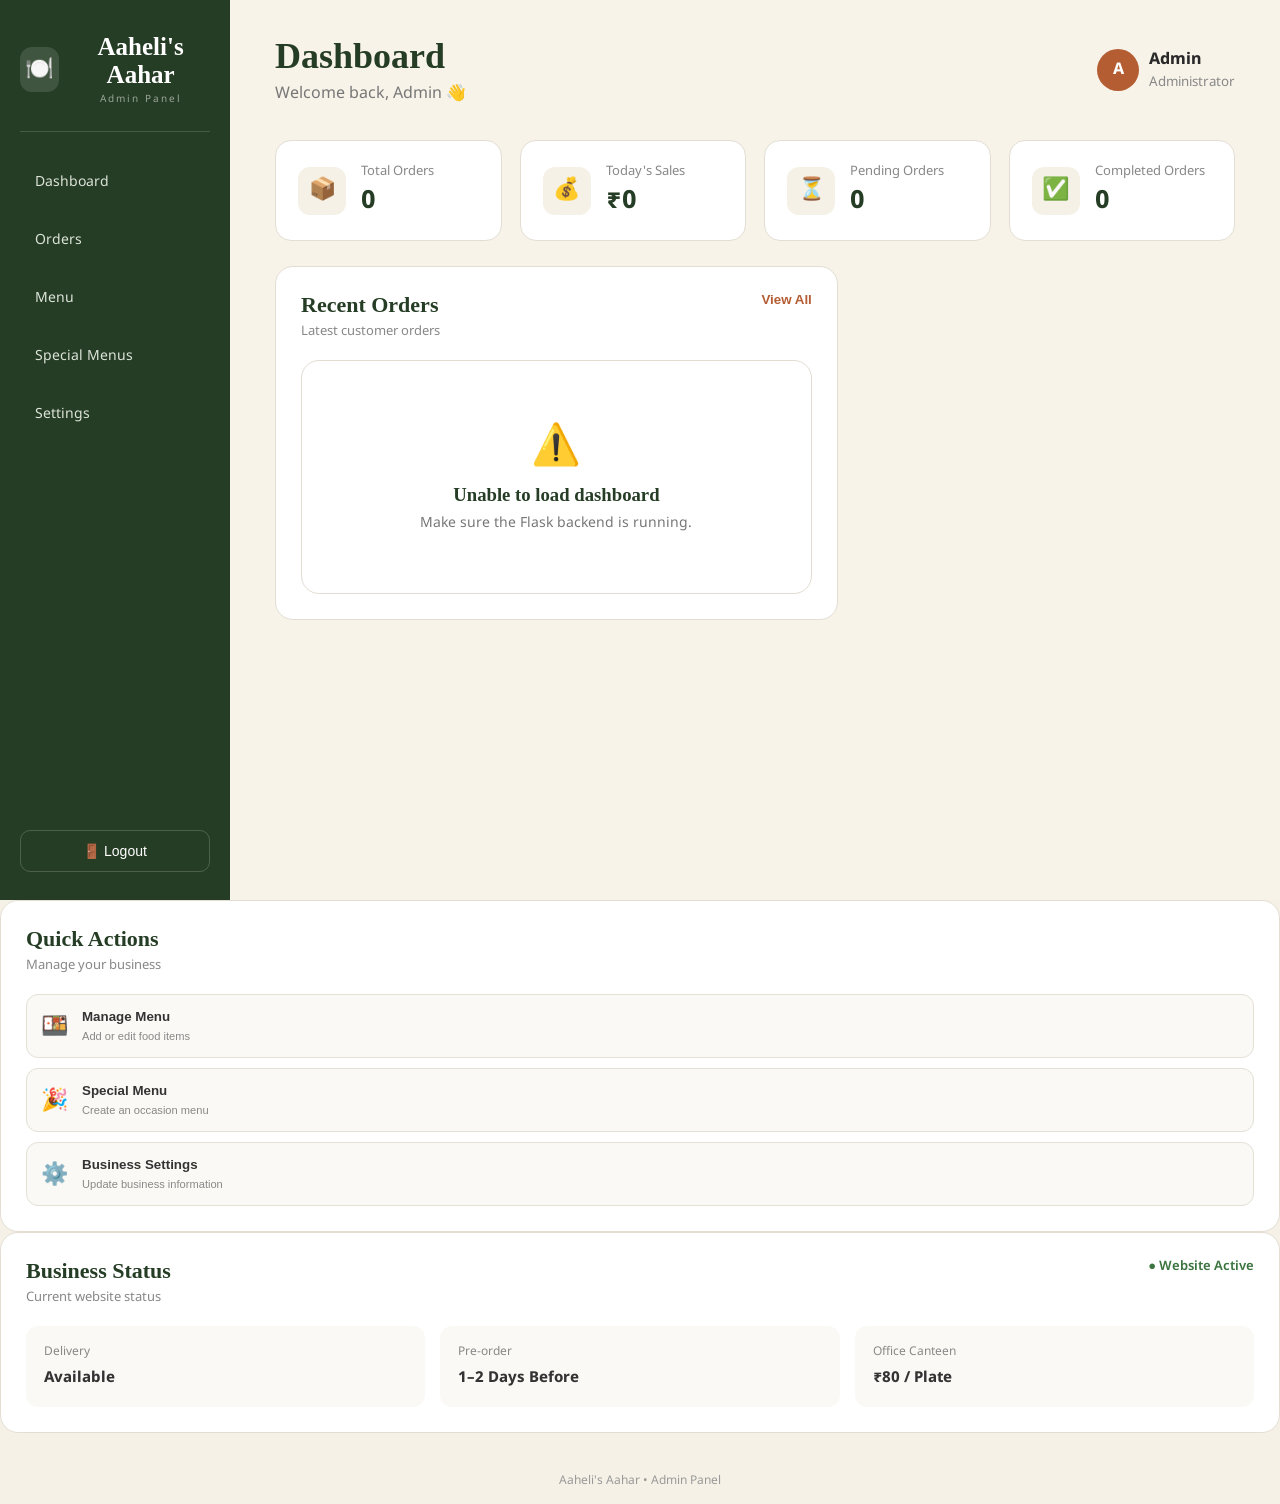
==== commit 94980e71: "all pages are connected" ====
--- a/admin/dashboard.html
+++ b/admin/dashboard.html
@@ -26,40 +26,32 @@
 
             <nav class="admin-nav">
 
-                <button class="nav-item active">
-                    📊
-                    <a href="dashboard.html">
-                        Dashboard
-                    </a>
-                </button>
-
-                <button class="nav-item">
-                    📦
-                    <a href="orders.html">
-                        Orders
-                    </a>
-                </button>
-
-                <button class="nav-item">
-                    🍱
-                    <a href="menu.html">
-                        Menu
-                    </a>
-                </button>
-
-                <button class="nav-item">
-                    🎉
-                    <a href="special-menus.html">
-                        Special Menus
-                    </a>
-                </button>
-
-                <button class="nav-item">
-                    ⚙️
-                    <span>Settings</span>
-                </button>
-
-            </nav>
+            <a href="dashboard.html" class="nav-item">
+    
+                <span>Dashboard</span>
+            </a>
+
+            <a href="orders.html" class="nav-item">
+            
+                <span>Orders</span>
+            </a>
+
+            <a href="menu.html" class="nav-item">
+                
+                <span>Menu</span>
+            </a>
+
+            <a href="special-menus.html" class="nav-item">
+                
+                <span>Special Menus</span>
+            </a>
+
+            <a href="settings.html" class="nav-item">
+                
+                <span>Settings</span>
+            </a>
+
+        </nav>
 
             <button class="logout-btn" onclick="logout()">
                 🚪 Logout
--- a/admin/style.css
+++ b/admin/style.css
@@ -1692,3 +1692,398 @@
 
 }
 
+/* =========================================
+   SPECIAL MENUS
+========================================= */
+
+.special-menu-section {
+    padding: 10px 0 40px;
+}
+
+.special-menu-card {
+    background: #ffffff;
+    border: 1px solid #e5e0d5;
+    border-radius: 20px;
+    overflow: hidden;
+    margin-bottom: 25px;
+    box-shadow: 0 5px 20px rgba(0, 0, 0, 0.05);
+}
+
+.special-menu-image {
+    width: 100%;
+    background: #f5f1e6;
+    display: flex;
+    justify-content: center;
+    align-items: center;
+}
+
+.special-menu-image img {
+    width: 100%;
+    max-height: 600px;
+    object-fit: contain;
+    display: block;
+}
+
+.special-menu-info {
+    padding: 22px 25px;
+}
+
+.special-menu-header {
+    display: flex;
+    justify-content: space-between;
+    align-items: flex-start;
+    gap: 20px;
+}
+
+.special-menu-header h3 {
+    margin: 0 0 8px;
+    font-family: Georgia, serif;
+    font-size: 25px;
+    color: #263d25;
+}
+
+.special-menu-header p {
+    margin: 0;
+    color: #777;
+    font-size: 14px;
+    line-height: 1.5;
+}
+
+.special-menu-status {
+    padding: 6px 12px;
+    border-radius: 20px;
+    font-size: 12px;
+    font-weight: 600;
+    white-space: nowrap;
+}
+
+.special-menu-status.active {
+    background: #e4f1e3;
+    color: #386536;
+}
+
+.special-menu-status.hidden {
+    background: #eeeeee;
+    color: #777;
+}
+
+.special-menu-actions {
+    display: flex;
+    gap: 10px;
+    margin-top: 20px;
+    flex-wrap: wrap;
+}
+
+.special-menu-actions button {
+    border: none;
+    padding: 9px 16px;
+    border-radius: 9px;
+    cursor: pointer;
+    font-size: 13px;
+}
+
+.special-menu-actions .edit-btn {
+    background: #263d25;
+    color: #ffffff;
+}
+
+.special-menu-actions .toggle-btn {
+    background: #f5f1e6;
+    color: #263d25;
+}
+
+.special-menu-actions .delete-btn {
+    background: #f7e5e1;
+    color: #a33d2c;
+}
+
+.special-menu-actions button:hover {
+    opacity: 0.85;
+}
+
+.image-note {
+    display: block;
+    margin-top: 7px;
+    color: #999;
+    font-size: 12px;
+}
+
+
+/* =========================================
+   MOBILE
+========================================= */
+
+@media (max-width: 600px) {
+
+    .special-menu-section {
+        padding: 5px 0 30px;
+    }
+
+    .special-menu-card {
+        border-radius: 15px;
+        margin-bottom: 18px;
+    }
+
+    .special-menu-image img {
+        max-height: 500px;
+    }
+
+    .special-menu-info {
+        padding: 18px;
+    }
+
+    .special-menu-header {
+        gap: 10px;
+        flex-direction: column;
+    }
+
+    .special-menu-header h3 {
+        font-size: 21px;
+    }
+
+    .special-menu-header p {
+        font-size: 13px;
+    }
+
+    .special-menu-actions {
+        margin-top: 15px;
+    }
+
+    .special-menu-actions button {
+        padding: 8px 13px;
+        font-size: 12px;
+    }
+
+}
+
+/* =========================================
+   SETTINGS
+========================================= */
+
+.settings-section {
+    display: flex;
+    flex-direction: column;
+    gap: 25px;
+    padding: 10px 0 40px;
+}
+
+.settings-card {
+    background: #ffffff;
+    border: 1px solid #e5e0d5;
+    border-radius: 20px;
+    padding: 28px;
+    box-shadow: 0 5px 20px rgba(0, 0, 0, 0.04);
+}
+
+.settings-card-header {
+    margin-bottom: 25px;
+}
+
+.settings-card-header h2 {
+    margin: 0 0 7px;
+    font-family: Georgia, serif;
+    font-size: 25px;
+    color: #263d25;
+}
+
+.settings-card-header p {
+    margin: 0;
+    color: #777;
+    font-size: 14px;
+    line-height: 1.5;
+}
+
+.settings-grid {
+    display: grid;
+    grid-template-columns: repeat(2, 1fr);
+    gap: 20px;
+}
+
+.settings-field {
+    margin-bottom: 20px;
+}
+
+.settings-field label {
+    display: block;
+    margin-bottom: 8px;
+    font-size: 14px;
+    font-weight: 600;
+    color: #444;
+}
+
+.settings-field input,
+.settings-field textarea {
+    width: 100%;
+    box-sizing: border-box;
+    padding: 12px 14px;
+    border: 1px solid #ddd6c7;
+    border-radius: 10px;
+    font-size: 15px;
+    font-family: inherit;
+    background: #fff;
+    color: #333;
+}
+
+.settings-field textarea {
+    min-height: 90px;
+    resize: vertical;
+}
+
+.settings-field input:focus,
+.settings-field textarea:focus {
+    outline: none;
+    border-color: #263d25;
+}
+
+.settings-field small {
+    display: block;
+    margin-top: 7px;
+    color: #999;
+    font-size: 12px;
+}
+
+.settings-actions {
+    display: flex;
+    justify-content: flex-end;
+    margin-top: 5px;
+}
+
+.save-settings-btn {
+    border: none;
+    background: #263d25;
+    color: #ffffff;
+    padding: 11px 20px;
+    border-radius: 10px;
+    cursor: pointer;
+    font-size: 14px;
+}
+
+.save-settings-btn:hover {
+    opacity: 0.88;
+}
+
+
+/* ==============================
+   BUSINESS STATUS
+============================== */
+
+.status-setting {
+    display: flex;
+    align-items: center;
+    justify-content: space-between;
+    gap: 20px;
+    padding: 18px;
+    background: #f7f3e9;
+    border-radius: 14px;
+}
+
+.status-setting strong {
+    display: block;
+    color: #263d25;
+    margin-bottom: 5px;
+}
+
+.status-setting p {
+    margin: 0;
+    color: #777;
+    font-size: 13px;
+}
+
+
+/* Toggle */
+
+.switch {
+    position: relative;
+    width: 52px;
+    height: 28px;
+    flex-shrink: 0;
+}
+
+.switch input {
+    opacity: 0;
+    width: 0;
+    height: 0;
+}
+
+.slider {
+    position: absolute;
+    cursor: pointer;
+    inset: 0;
+    background: #ccc;
+    border-radius: 30px;
+    transition: 0.25s;
+}
+
+.slider:before {
+    content: "";
+    position: absolute;
+    width: 22px;
+    height: 22px;
+    left: 3px;
+    top: 3px;
+    background: white;
+    border-radius: 50%;
+    transition: 0.25s;
+}
+
+.switch input:checked + .slider {
+    background: #263d25;
+}
+
+.switch input:checked + .slider:before {
+    transform: translateX(24px);
+}
+
+
+/* Status Preview */
+
+.status-preview {
+    display: flex;
+    align-items: center;
+    gap: 9px;
+    margin-top: 18px;
+    color: #386536;
+    font-size: 14px;
+}
+
+.status-dot {
+    width: 9px;
+    height: 9px;
+    background: #4d9147;
+    border-radius: 50%;
+}
+
+
+/* ==============================
+   MOBILE
+============================== */
+
+@media (max-width: 700px) {
+
+    .settings-card {
+        padding: 20px;
+        border-radius: 16px;
+    }
+
+    .settings-grid {
+        grid-template-columns: 1fr;
+        gap: 0;
+    }
+
+    .settings-card-header h2 {
+        font-size: 22px;
+    }
+
+    .status-setting {
+        align-items: flex-start;
+    }
+
+    .save-settings-btn {
+        width: 100%;
+    }
+
+    .settings-actions {
+        display: block;
+    }
+}
+
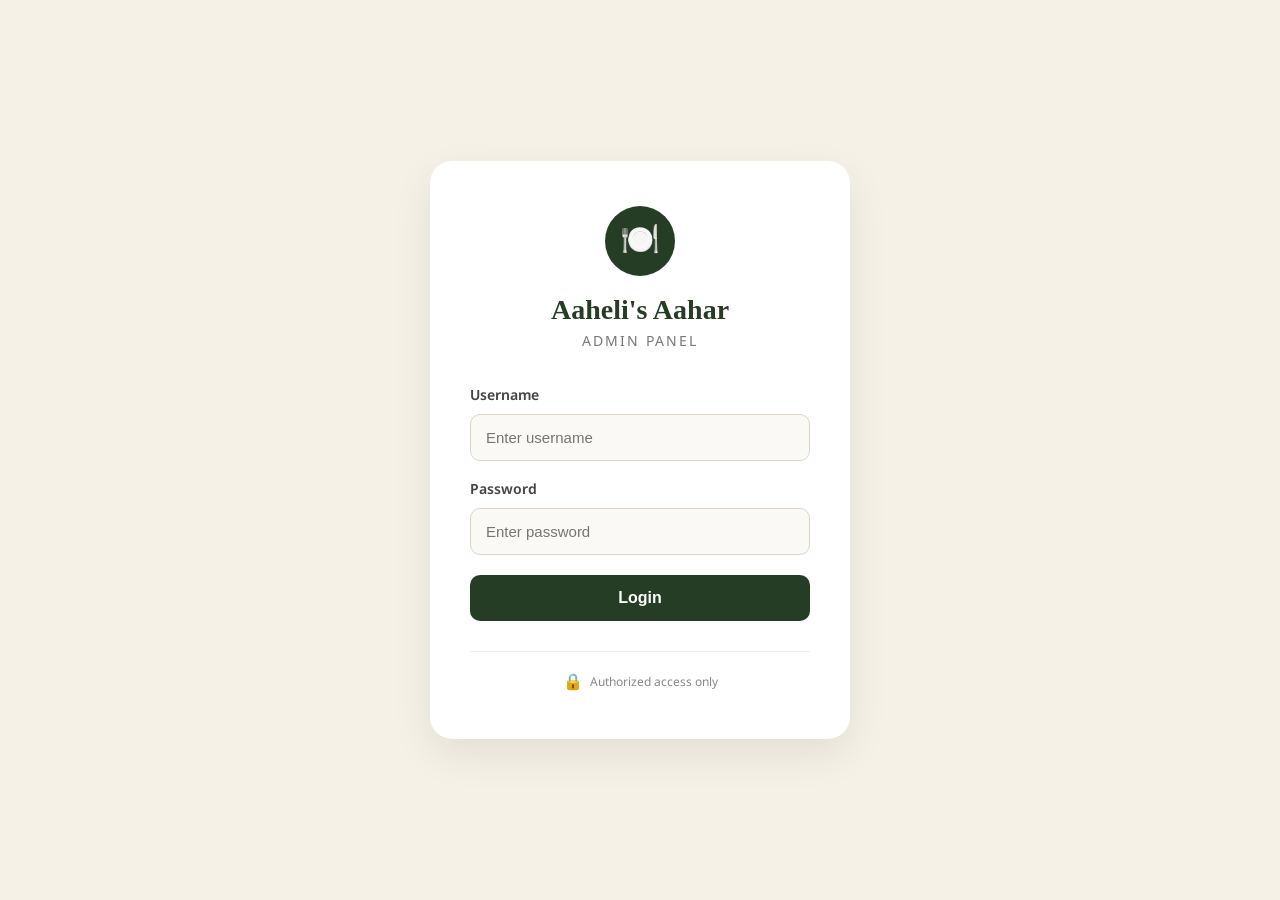
==== commit f47f957b: "dashboard layout" ====
--- a/admin/dashboard.html
+++ b/admin/dashboard.html
@@ -137,83 +137,95 @@
 
 
             <!-- Dashboard Grid -->
-            <section class="dashboard-grid">
-
-
-                <!-- Recent Orders -->
-                <div class="dashboard-card">
-
-                    <div class="card-header">
-
-                        <div>
-                            <h2>Recent Orders</h2>
-                            <p>Latest customer orders</p>
-                        </div>
-
-                        <button class="view-btn" onclick="window.location.href='orders.html'">
-                            View All
-                        </button>
-
-                    </div>
-
-
-                    <div id="recentOrdersList" class="recent-orders-list">
-                        <div class="orders-loading">
-                            Loading recent orders...
-                        </div>
-                    </div>
-                </div>
-
-                </div>
-
-
-                <!-- Quick Actions -->
-                <div class="dashboard-card">
-
-                    <div class="card-header">
-
-                        <div>
-                            <h2>Quick Actions</h2>
-                            <p>Manage your business</p>
-                        </div>
-
-                    </div>
-
-
-                    <div class="quick-actions">
-
-                        <button>
-                            <span>🍱</span>
-                            <div>
-                                <strong>Manage Menu</strong>
-                                <small>Add or edit food items</small>
-                            </div>
-                        </button>
-
-
-                        <button>
-                            <span>🎉</span>
-                            <div>
-                                <strong>Special Menu</strong>
-                                <small>Create an occasion menu</small>
-                            </div>
-                        </button>
-
-
-                        <button>
-                            <span>⚙️</span>
-                            <div>
-                                <strong>Business Settings</strong>
-                                <small>Update business information</small>
-                            </div>
-                        </button>
-
-                    </div>
-
-                </div>
-
-            </section>
-
+<section class="dashboard-grid">
+
+    <!-- Recent Orders -->
+    <div class="dashboard-card recent-orders-card">
+
+        <div class="card-header">
+            <div>
+                <h2>Recent Orders</h2>
+                <p>Latest customer orders</p>
+            </div>
+
+            <button
+                class="view-btn"
+                onclick="window.location.href='orders.html'">
+                View All
+            </button>
+        </div>
+
+        <div
+            id="recentOrdersList"
+            class="recent-orders-list">
+
+            <div class="orders-loading">
+                Loading recent orders...
+            </div>
+
+        </div>
+
+    </div>
+
+
+    <!-- Quick Actions -->
+    <div class="dashboard-card quick-actions-card">
+
+        <div class="card-header">
+            <div>
+                <h2>Quick Actions</h2>
+                <p>Manage your business</p>
+            </div>
+        </div>
+
+        <div class="quick-actions">
+
+            <button
+                type="button"
+                onclick="window.location.href='menu.html'">
+
+                <span>🍱</span>
+
+                <div>
+                    <strong>Manage Menu</strong>
+                    <small>Add or edit food items</small>
+                </div>
+
+            </button>
+
+
+            <button
+                type="button"
+                onclick="window.location.href='special-menus.html'">
+
+                <span>🎉</span>
+
+                <div>
+                    <strong>Special Menu</strong>
+                    <small>Create an occasion menu</small>
+                </div>
+
+            </button>
+
+
+            <button
+                type="button"
+                onclick="window.location.href='settings.html'">
+
+                <span>⚙️</span>
+
+                <div>
+                    <strong>Business Settings</strong>
+                    <small>Update business information</small>
+                </div>
+
+            </button>
+
+        </div>
+
+    </div>
+
+</section>
 
             <!-- Business Status -->
             <section class="dashboard-card status-card">
--- a/admin/style.css
+++ b/admin/style.css
@@ -2087,3 +2087,297 @@
     }
 }
 
+/* ========================================
+   DASHBOARD QUICK ACTIONS FIX
+======================================== */
+
+.quick-actions {
+    display: flex;
+    flex-direction: column;
+    gap: 12px;
+    margin-top: 20px;
+}
+
+.quick-actions button {
+    width: 100%;
+    display: flex;
+    align-items: center;
+    gap: 15px;
+
+    padding: 16px 18px;
+
+    border: 1px solid #e5e0d5;
+    border-radius: 14px;
+
+    background: #f7f3e9;
+    color: #263d25;
+
+    text-align: left;
+    cursor: pointer;
+
+    transition: all 0.2s ease;
+}
+
+.quick-actions button:hover {
+    background: #eee8da;
+    transform: translateY(-1px);
+}
+
+.quick-actions button > span {
+    width: 44px;
+    height: 44px;
+
+    display: flex;
+    align-items: center;
+    justify-content: center;
+
+    flex-shrink: 0;
+
+    background: #ffffff;
+    border-radius: 12px;
+
+    font-size: 22px;
+}
+
+.quick-actions button > div {
+    display: flex;
+    flex-direction: column;
+    gap: 4px;
+}
+
+.quick-actions button strong {
+    display: block;
+
+    color: #263d25;
+    font-size: 15px;
+    font-weight: 700;
+}
+
+.quick-actions button small {
+    display: block;
+
+    color: #777;
+    font-size: 12px;
+}
+
+
+/* ========================================
+   DASHBOARD GRID
+======================================== */
+
+.dashboard-grid {
+    display: grid;
+    grid-template-columns: repeat(2, minmax(0, 1fr));
+    gap: 25px;
+    align-items: start;
+}
+
+.dashboard-card {
+    background: #ffffff;
+    border: 1px solid #e5e0d5;
+    border-radius: 20px;
+    padding: 25px;
+
+    box-sizing: border-box;
+
+    box-shadow: 0 5px 20px rgba(0, 0, 0, 0.04);
+}
+
+.dashboard-card .card-header {
+    display: flex;
+    justify-content: space-between;
+    align-items: flex-start;
+    gap: 15px;
+
+    margin-bottom: 20px;
+}
+
+.dashboard-card .card-header h2 {
+    margin: 0 0 6px;
+
+    font-family: Georgia, serif;
+    font-size: 23px;
+    color: #263d25;
+}
+
+.dashboard-card .card-header p {
+    margin: 0;
+
+    color: #777;
+    font-size: 13px;
+}
+
+
+/* ========================================
+   RECENT ORDERS
+======================================== */
+
+.recent-orders-list {
+    display: flex;
+    flex-direction: column;
+    gap: 10px;
+}
+
+.recent-order-item {
+    display: flex;
+    justify-content: space-between;
+    align-items: center;
+    gap: 15px;
+
+    padding: 14px 15px;
+
+    background: #f7f3e9;
+    border-radius: 12px;
+}
+
+.recent-order-info {
+    display: flex;
+    flex-direction: column;
+    gap: 3px;
+}
+
+.recent-order-info strong {
+    color: #263d25;
+    font-size: 14px;
+}
+
+.recent-order-info span {
+    color: #444;
+    font-size: 13px;
+}
+
+.recent-order-info small {
+    color: #999;
+    font-size: 11px;
+}
+
+.recent-order-right {
+    display: flex;
+    flex-direction: column;
+    align-items: flex-end;
+    gap: 5px;
+}
+
+.recent-order-total {
+    color: #b45c32;
+    font-size: 15px;
+}
+
+
+/* ========================================
+   MOBILE
+======================================== */
+
+@media (max-width: 800px) {
+
+    .dashboard-grid {
+        grid-template-columns: 1fr;
+    }
+
+}
+
+@media (max-width: 600px) {
+
+    .dashboard-card {
+        padding: 20px;
+        border-radius: 16px;
+    }
+
+    .quick-actions button {
+        padding: 14px;
+    }
+
+    .quick-actions button > span {
+        width: 40px;
+        height: 40px;
+        font-size: 20px;
+    }
+
+}
+/* ========================================
+   FINAL QUICK ACTIONS POSITION FIX
+======================================== */
+
+.dashboard-grid {
+    width: 100%;
+    box-sizing: border-box;
+}
+
+.dashboard-grid > .dashboard-card {
+    width: 100%;
+    min-width: 0;
+    box-sizing: border-box;
+}
+
+.dashboard-grid .quick-actions {
+    width: 100%;
+    max-width: 100%;
+    margin: 20px 0 0 0;
+    padding: 0;
+    box-sizing: border-box;
+
+    position: static;
+    transform: none;
+}
+
+.dashboard-grid .quick-actions button {
+    position: static;
+    left: auto;
+    right: auto;
+
+    width: 100%;
+    max-width: 100%;
+    margin: 0;
+
+    box-sizing: border-box;
+}
+
+/* ========================================
+   DASHBOARD GRID - CLEAN LAYOUT
+======================================== */
+
+.dashboard-grid {
+    display: grid;
+    grid-template-columns: minmax(0, 1.5fr) minmax(0, 1fr);
+    gap: 22px;
+    width: 100%;
+    box-sizing: border-box;
+}
+
+.dashboard-grid > .dashboard-card {
+    width: 100%;
+    min-width: 0;
+    box-sizing: border-box;
+}
+
+.recent-orders-card,
+.quick-actions-card {
+    width: 100%;
+    box-sizing: border-box;
+}
+
+
+/* QUICK ACTIONS */
+
+.quick-actions-card .quick-actions {
+    width: 100%;
+    box-sizing: border-box;
+}
+
+.quick-actions-card .quick-actions button {
+    width: 100%;
+    box-sizing: border-box;
+    margin: 0;
+}
+
+
+/* MOBILE */
+
+@media (max-width: 800px) {
+
+    .dashboard-grid {
+        grid-template-columns: 1fr;
+    }
+
+}
+
